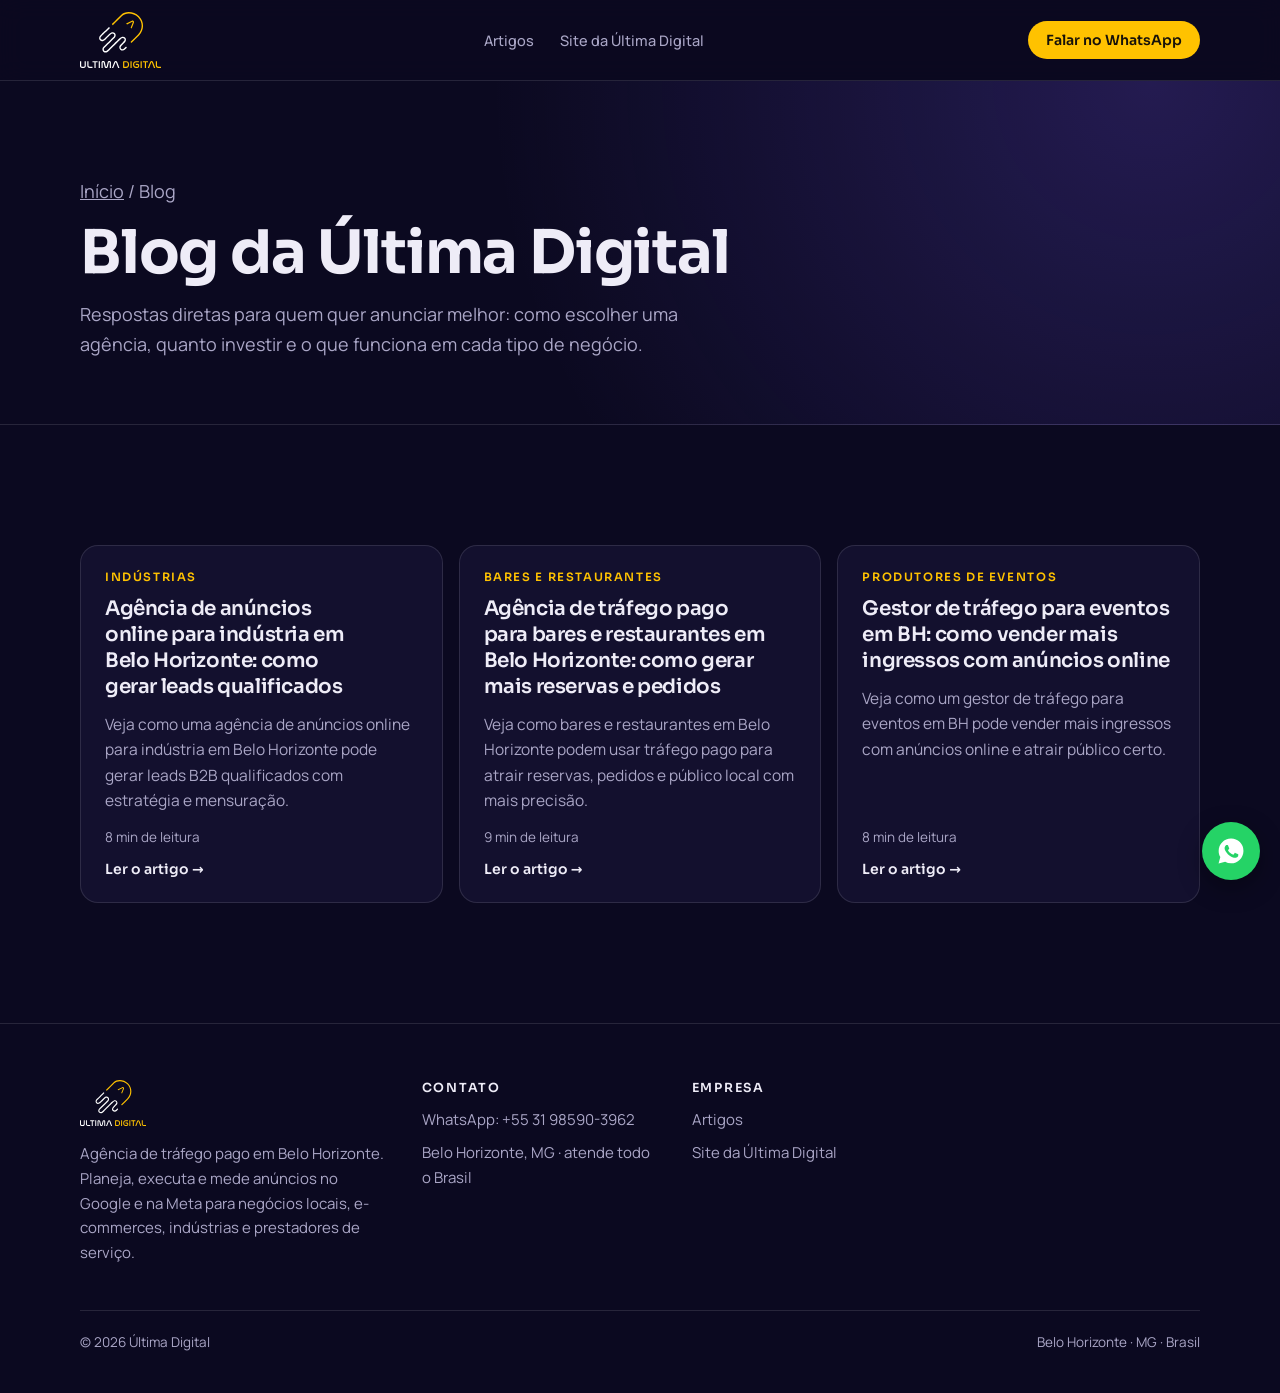
==== index.html @ 0e4d05a2 "chore: preview of the Grifo-generated blog (noindex)" ====
<!doctype html>
<html lang="pt-BR">
<head>
<meta name="robots" content="noindex, nofollow">
<meta charset="utf-8">
<meta name="viewport" content="width=device-width, initial-scale=1, viewport-fit=cover">
<title>Blog da Última Digital</title>
<meta name="description" content="Respostas diretas para quem quer anunciar melhor: como escolher uma agência, quanto investir e o que funciona em cada tipo de negócio.">
<link rel="canonical" href="https://blog.ultima-teste.local/">
<link rel="alternate" type="application/rss+xml" title="Última Digital" href="feed.xml">
<meta property="og:type" content="website">
<meta property="og:site_name" content="Última Digital">
<meta property="og:title" content="Blog da Última Digital">
<meta property="og:description" content="Respostas diretas para quem quer anunciar melhor: como escolher uma agência, quanto investir e o que funciona em cada tipo de negócio.">
<meta property="og:url" content="https://blog.ultima-teste.local/">
<meta property="og:image" content="https://blog.ultima-teste.local/assets/banner-v1.jpg">
<meta property="og:locale" content="pt_BR">
<meta name="twitter:card" content="summary_large_image">
<link rel="icon" href="assets/icone.svg">
<link rel="stylesheet" href="assets/fontes.css">
<style>:root{
  --fundo:#0b0920;--fundo-2:#13102e;--fundo-3:#1c1840;--fundo-rodape:#0b0920;
  --texto:#eeecf7;--suave:#aaa6c6;--destaque:#ffc200;--destaque-hover:#ffd34d;
  --texto-destaque:#17120a;--secundaria:#7b5cff;
  --fundo-rgb:11,9,32;--texto-rgb:238,236,247;--destaque-rgb:255,194,0;--secundaria-rgb:123,92,255;
  --titulo:'Sora',system-ui,sans-serif;--corpo:'Manrope',system-ui,-apple-system,'Segoe UI',sans-serif;
}</style>
<link rel="stylesheet" href="assets/estilo.css">
<script type="application/ld+json">{"@context":"https://schema.org","@type":"Blog","name":"Blog da \u00DAltima Digital","url":"https://blog.ultima-teste.local/","publisher":{"@id":"https://ultimadigital.com.br/#empresa"}}</script>
<script type="application/ld+json">{"@context":"https://schema.org","@type":"BreadcrumbList","itemListElement":[{"@type":"ListItem","position":1,"name":"In\u00EDcio","item":"https://ultimadigital.com.br/"},{"@type":"ListItem","position":2,"name":"Blog","item":"https://blog.ultima-teste.local/"}]}</script>
</head>
<body>

<header class="topo">
  <div class="cx">
    <a href="./" aria-label="Última Digital, início"><img src="assets/logo.svg" alt="Última Digital" width="200" height="56" style="height:56px;width:auto"></a>
    <nav aria-label="Seções">
      <a href="./">Artigos</a>
      <a href="https://ultimadigital.com.br/">Site da Última Digital</a>
    </nav>
    <a class="btn btn-amarelo" href="https://wa.me/5531985903962?text=Ol%C3%A1%21%20Vim%20pelo%20site%20e%20quero%20fazer%20meu%20neg%C3%B3cio%20crescer.">Falar no WhatsApp</a>
  </div>
</header>

<main>
<section class="blog-topo">
  <div class="cx">
    <p class="trilha"><a href="https://ultimadigital.com.br/">Início</a> / Blog</p>
    <h1>Blog da Última Digital</h1>
<p>Respostas diretas para quem quer anunciar melhor: como escolher uma agência, quanto investir e o que funciona em cada tipo de negócio.</p>  </div>
</section>
<section class="bloco"><div class="cx">
<ul class="blog-cards">
  <li class="blog-card"><a href="agencia-de-anuncios-online-para-industria-em-belo-horizonte-como-gerar/">
    <span class="tag">indústrias</span><h3>Agência de anúncios online para indústria em Belo Horizonte: como gerar leads qualificados</h3><p>Veja como uma agência de anúncios online para indústria em Belo Horizonte pode gerar leads B2B qualificados com estratégia e mensuração.</p>
    <span class="meta">8 min de leitura</span><span class="ler">Ler o artigo &rarr;</span></a></li>
  <li class="blog-card"><a href="agencia-de-trafego-pago-para-bares-e-restaurantes-em-belo-horizonte/">
    <span class="tag">bares e restaurantes</span><h3>Agência de tráfego pago para bares e restaurantes em Belo Horizonte: como gerar mais reservas e pedidos</h3><p>Veja como bares e restaurantes em Belo Horizonte podem usar tráfego pago para atrair reservas, pedidos e público local com mais precisão.</p>
    <span class="meta">9 min de leitura</span><span class="ler">Ler o artigo &rarr;</span></a></li>
  <li class="blog-card"><a href="gestor-de-trafego-para-eventos-em-bh-como-vender-mais-ingressos-com/">
    <span class="tag">produtores de eventos</span><h3>Gestor de tráfego para eventos em BH: como vender mais ingressos com anúncios online</h3><p>Veja como um gestor de tráfego para eventos em BH pode vender mais ingressos com anúncios online e atrair público certo.</p>
    <span class="meta">8 min de leitura</span><span class="ler">Ler o artigo &rarr;</span></a></li>
</ul>

</div></section>

</main>

<footer>
  <div class="cx">
    <div class="rod">
      <div>
        <img src="assets/logo.svg" alt="Última Digital" width="200" height="46" style="height:46px;width:auto">
        <p>Agência de tráfego pago em Belo Horizonte. Planeja, executa e mede anúncios no Google e na Meta para negócios locais, e-commerces, indústrias e prestadores de serviço.</p>
      </div>
      <div>
        <h3>Contato</h3>
        <ul>
          <li>WhatsApp: +55 31 98590-3962</li>
          <li>Belo Horizonte, MG &middot; atende todo o Brasil</li>
        </ul>
      </div>
      <div>
        <h3>Empresa</h3>
        <ul>
          <li><a href="./">Artigos</a></li>
          <li><a href="https://ultimadigital.com.br/">Site da Última Digital</a></li>
        </ul>
      </div>
    </div>
    <div class="copy">
      <span>&copy; 2026 Última Digital</span>
      <span>Belo Horizonte &middot; MG &middot; Brasil</span>
    </div>
  </div>
</footer>

<a class="whats" href="https://wa.me/5531985903962?text=Ol%C3%A1%21%20Vim%20pelo%20site%20e%20quero%20fazer%20meu%20neg%C3%B3cio%20crescer." aria-label="Falar no WhatsApp">
  <svg viewBox="0 0 24 24" aria-hidden="true"><path fill="#fff" d="M12.04 2C6.58 2 2.13 6.45 2.13 11.91c0 1.75.46 3.45 1.32 4.95L2.05 22l5.25-1.38a9.9 9.9 0 0 0 4.74 1.21h.01c5.46 0 9.91-4.45 9.91-9.91A9.86 9.86 0 0 0 12.04 2Zm5.8 14.03c-.24.68-1.41 1.3-1.95 1.35-.5.05-.97.23-3.26-.68-2.76-1.09-4.5-3.91-4.64-4.09-.13-.18-1.1-1.47-1.1-2.81 0-1.33.7-1.99.95-2.26.24-.27.53-.34.71-.34h.51c.16 0 .38-.06.6.46.23.54.77 1.87.84 2 .07.14.11.3.02.48-.09.18-.14.29-.27.45-.14.16-.29.35-.41.47-.14.14-.28.28-.12.55.16.27.7 1.16 1.51 1.88 1.04.93 1.91 1.21 2.18 1.35.27.14.43.11.59-.07.16-.18.68-.79.86-1.07.18-.27.36-.23.61-.14.25.09 1.58.75 1.85.88.27.14.45.2.52.32.07.11.07.66-.17 1.33Z"/></svg>
</a>
</body>
</html>
---- assets/fontes.css ----
@font-face{font-family:'Sora';font-style:normal;font-weight:100 900;font-display:swap;src:url(fontes/sora/sora-latin-wght-normal.woff2) format('woff2')}
@font-face{font-family:'Manrope';font-style:normal;font-weight:100 900;font-display:swap;src:url(fontes/manrope/manrope-latin-wght-normal.woff2) format('woff2')}
---- assets/estilo.css ----
/* site_cliente/modelos/estilo.css — visual dos sites gerados pelo Portal.
   Cores, fontes e imagens de fundo vêm da marca de cada cliente (config/sites/<id>/site.json),
   como variáveis no <head> de cada página. Layout: uma coluna de leitura, seções separadas por linhas,
   ficha da empresa visível no rodapé. */
:root{--linha:rgba(var(--texto-rgb),.12);--whats:#25d366;--larg:1160px;--gut:max(20px,env(safe-area-inset-left,0px));color-scheme:dark}
*{box-sizing:border-box}
html{scroll-behavior:smooth}
@media (prefers-reduced-motion:reduce){html{scroll-behavior:auto}*{animation:none!important;transition:none!important}}
body{margin:0;background:var(--fundo);color:var(--texto);font:400 17px/1.65 var(--corpo);-webkit-font-smoothing:antialiased}
img{max-width:100%;display:block}
a{color:inherit}
:focus-visible{outline:2px solid var(--destaque);outline-offset:3px}
.cx{max-width:var(--larg);margin:0 auto;padding-left:var(--gut);padding-right:max(20px,env(safe-area-inset-right,0px))}
h1,h2,h3{font-family:var(--titulo);letter-spacing:-.02em;margin:0;text-wrap:balance}
h2{font-size:clamp(28px,4vw,44px);line-height:1.12;font-weight:600}
h3{font-size:19px;line-height:1.3;font-weight:600}
p{margin:0}
.olho{font:600 12.5px/1.4 var(--titulo);letter-spacing:.16em;text-transform:uppercase;color:var(--destaque)}
.btn{display:inline-flex;align-items:center;gap:10px;font:600 15.5px/1 var(--titulo);text-decoration:none;
  padding:17px 24px;border-radius:999px;transition:transform .15s ease, background .15s ease}
.btn:hover{transform:translateY(-1px)}
.btn-amarelo{background:var(--destaque);color:var(--texto-destaque)}
.btn-amarelo:hover{background:var(--destaque-hover)}
.btn-linha{border:1px solid var(--linha);color:var(--texto)}
.btn-linha:hover{border-color:var(--texto)}
.preencher{border:1px dashed var(--destaque);color:var(--destaque);padding:0 6px;border-radius:4px;font-size:.92em;white-space:nowrap}

/* aviso da prévia: some quando o site for ao ar */
.previa{background:var(--destaque);color:var(--texto-destaque);font:500 13.5px/1.4 var(--corpo);text-align:center;padding:9px 20px}
.previa b{font-weight:700}

/* topo */
.topo{position:sticky;top:0;z-index:10;background:rgba(var(--fundo-rgb),.82);backdrop-filter:blur(12px);border-bottom:1px solid var(--linha)}
.topo .cx{display:flex;align-items:center;justify-content:space-between;gap:20px;height:80px}
.topo img{height:42px;width:auto}
.topo nav{display:flex;gap:26px;font:500 14.5px var(--corpo);color:var(--suave)}
.topo nav a{text-decoration:none}
.topo nav a:hover{color:var(--texto)}
.topo .btn{padding:12px 18px;font-size:14px}
@media (max-width:900px){.topo nav{display:none}}

/* abertura */
.abertura{position:relative;overflow:hidden;border-bottom:1px solid var(--linha)}
.abertura .fundo-img{position:absolute;inset:0;background-position:70% center;background-size:cover;background-repeat:no-repeat}
.abertura::after{content:"";position:absolute;inset:0;background:linear-gradient(90deg,var(--fundo) 0%,rgba(var(--fundo-rgb),.92) 42%,rgba(var(--fundo-rgb),.25) 75%,rgba(var(--fundo-rgb),.1) 100%)}
.abertura .cx{position:relative;z-index:1;padding-top:clamp(72px,11vw,140px);padding-bottom:clamp(72px,10vw,128px)}
.abertura h1{font-size:clamp(38px,6.2vw,72px);line-height:1.04;font-weight:700;max-width:13ch;margin:18px 0 22px}
.abertura h1 em{font-style:normal;color:var(--destaque)}
.abertura .sub{font-size:clamp(17px,1.6vw,20px);color:var(--suave);max-width:46ch}
.abertura .acoes{display:flex;flex-wrap:wrap;gap:12px;margin-top:34px}
@media (max-width:700px){.abertura::after{background:linear-gradient(180deg,rgba(var(--fundo-rgb),.7),var(--fundo) 85%)}}

/* números do site */
.numeros{border-bottom:1px solid var(--linha);background:var(--fundo-2)}
.numeros ul{list-style:none;margin:0;padding:0;display:grid;grid-template-columns:repeat(4,minmax(0,1fr))}
.numeros li{padding:28px 24px;border-left:1px solid var(--linha)}
.numeros li:first-child{border-left:0;padding-left:0}
.numeros b{display:block;font:700 clamp(26px,3vw,36px)/1 var(--titulo);color:var(--destaque);letter-spacing:-.02em}
.numeros span{display:block;margin-top:8px;font-size:14.5px;color:var(--suave);line-height:1.4}
@media (max-width:800px){.numeros ul{grid-template-columns:1fr 1fr}.numeros li{border-left:0;padding-left:0;border-top:1px solid var(--linha)}
  .numeros li:nth-child(-n+2){border-top:0}}

section.bloco{padding-block:clamp(72px,10vw,120px);border-bottom:1px solid var(--linha);scroll-margin-top:72px}
.cab-bloco{display:grid;grid-template-columns:minmax(0,1fr) minmax(0,1fr);gap:20px 56px;align-items:end;margin-bottom:48px}
.cab-bloco p{color:var(--suave);font-size:18px;max-width:52ch}
.cab-bloco .olho{grid-column:1/-1;margin-bottom:-6px}
@media (max-width:800px){.cab-bloco{grid-template-columns:1fr}}

/* para quem */
.dores{display:grid;grid-template-columns:repeat(4,minmax(0,1fr));gap:1px;background:var(--linha);border:1px solid var(--linha);border-radius:16px;overflow:hidden}
.dores div{background:var(--fundo);padding:26px 22px}
.dores i{font:700 13px var(--titulo);font-style:normal;color:var(--destaque)}
.dores p{margin-top:12px;font-size:16.5px;line-height:1.45}
@media (max-width:900px){.dores{grid-template-columns:1fr 1fr}}
@media (max-width:520px){.dores{grid-template-columns:1fr}}
.segmentos{display:flex;flex-wrap:wrap;gap:10px;margin-top:28px;list-style:none;padding:0}
.segmentos li{border:1px solid var(--linha);border-radius:999px;padding:9px 16px;font-size:15px;color:var(--suave)}
.nota-seg{margin-top:28px;color:var(--suave);max-width:60ch}

/* processo */
.etapas{display:grid;grid-template-columns:repeat(4,minmax(0,1fr));gap:20px;list-style:none;margin:0;padding:0}
.etapas li{background:var(--fundo-2);border:1px solid var(--linha);border-radius:18px;padding:22px;display:flex;flex-direction:column;gap:12px}
.etapas img{width:112px;height:112px;margin:-6px 0 4px -8px}
.etapas .n{font:700 13px var(--titulo);color:var(--destaque);letter-spacing:.1em}
.etapas p{color:var(--suave);font-size:15.5px}
@media (max-width:980px){.etapas{grid-template-columns:1fr 1fr}}
@media (max-width:540px){.etapas{grid-template-columns:1fr}}

/* clientes */
.clientes{display:grid;grid-template-columns:repeat(5,minmax(0,1fr));gap:12px;list-style:none;margin:0;padding:0}
.clientes li{border:1px solid var(--linha);border-radius:14px;padding:10px 10px 16px;min-width:0}
.clientes video{width:100%;aspect-ratio:9/16;object-fit:cover;border-radius:8px;background:var(--fundo-3);margin-bottom:12px;display:block}
.clientes b,.clientes span{padding-inline:6px}
.clientes b{display:block;font:600 16.5px/1.3 var(--titulo)}
.clientes span{display:block;margin-top:6px;font-size:14.5px;color:var(--suave)}
@media (max-width:980px){.clientes{grid-template-columns:repeat(3,minmax(0,1fr))}}
@media (max-width:600px){.clientes{grid-template-columns:1fr 1fr}}

/* faixas com foto (fundador e garantia): texto à esquerda, imagem da marca à direita */
.faixa-foto,.final{position:relative;overflow:hidden}
.faixa-foto .fundo-img,.final .fundo-img{position:absolute;inset:0;background-position:72% center;background-size:cover;background-repeat:no-repeat}
.faixa-foto::after,.final::after{content:"";position:absolute;inset:0;background:linear-gradient(90deg,var(--fundo) 0%,rgba(var(--fundo-rgb),.9) 40%,rgba(var(--fundo-rgb),.1) 70%)}
.faixa-foto .cx,.final .cx{position:relative;z-index:1}
.faixa-txt{max-width:560px}
.faixa-txt h2{margin:14px 0 20px}
.faixa-txt p{color:var(--suave)}
.faixa-txt p+p{margin-top:14px}
.marcas{margin:22px 0 0;padding:0;list-style:none;display:grid;gap:10px}
.marcas li{padding-left:22px;position:relative}
.marcas li::before{content:"";position:absolute;left:0;top:.68em;width:10px;height:2px;background:var(--destaque)}
.fonte{font-size:13.5px;color:var(--suave);margin-top:22px!important}
.selo{width:56px;height:auto;margin-bottom:18px}
@media (max-width:760px){
  .faixa-foto .fundo-img,.final .fundo-img{background-position:80% top;background-size:auto 70%;opacity:.55}
  .faixa-foto::after,.final::after{background:linear-gradient(180deg,rgba(var(--fundo-rgb),.3) 0%,var(--fundo) 55%)}
  .faixa-foto .fundo-img+.cx,.final .fundo-img+.cx{padding-top:clamp(160px,40vw,260px)}
}

/* perguntas */
.perguntas{max-width:820px}
.perguntas details{border-top:1px solid var(--linha);padding:4px 0}
.perguntas details:last-child{border-bottom:1px solid var(--linha)}
.perguntas summary{cursor:pointer;list-style:none;display:flex;justify-content:space-between;gap:20px;padding:20px 0;font:600 18px/1.4 var(--titulo)}
.perguntas summary::-webkit-details-marker{display:none}
.perguntas summary::after{content:"+";color:var(--destaque);font-weight:400;font-size:24px;line-height:1}
.perguntas details[open] summary::after{content:"–"}
.perguntas details p{padding:0 0 22px;color:var(--suave);max-width:64ch}

/* chamada final */
.final{padding-block:clamp(80px,11vw,140px);border-bottom:0}
.final h2{font-size:clamp(30px,4.4vw,52px)}
.final .acoes{display:flex;flex-wrap:wrap;gap:12px;margin-top:30px}

/* rodapé com a ficha da empresa */
footer{background:var(--fundo-rodape);padding-block:56px calc(40px + env(safe-area-inset-bottom,0px));font-size:15px;color:var(--suave)}
.rod{display:grid;grid-template-columns:minmax(0,1.3fr) repeat(3,minmax(0,1fr));gap:32px}
.rod img{height:46px;width:auto;margin-bottom:16px}
.rod h3{font:600 12.5px var(--titulo);letter-spacing:.14em;text-transform:uppercase;color:var(--texto);margin-bottom:12px}
.rod ul{list-style:none;margin:0;padding:0;display:grid;gap:8px}
.rod a{text-decoration:none}
.rod a:hover{color:var(--texto)}
.copy{margin-top:44px;padding-top:20px;border-top:1px solid var(--linha);font-size:13.5px;display:flex;flex-wrap:wrap;gap:8px 24px;justify-content:space-between}
@media (max-width:860px){.rod{grid-template-columns:1fr 1fr}}
@media (max-width:520px){.rod{grid-template-columns:1fr}}

.whats{position:fixed;right:calc(20px + env(safe-area-inset-right,0px));bottom:calc(20px + env(safe-area-inset-bottom,0px));z-index:20;
  width:58px;height:58px;border-radius:50%;background:var(--whats);display:grid;place-items:center;box-shadow:0 8px 24px rgba(0,0,0,.35)}
.whats svg{width:30px;height:30px}

/* ------------------------------------------------------------------ blog */
.blog-cards{display:grid;grid-template-columns:repeat(3,minmax(0,1fr));gap:16px;list-style:none;margin:0;padding:0}
@media (max-width:900px){.blog-cards{grid-template-columns:1fr}}
.blog-card a{display:flex;flex-direction:column;gap:12px;height:100%;padding:24px;border:1px solid var(--linha);border-radius:18px;
  background:var(--fundo-2);text-decoration:none;transition:border-color .15s ease, transform .15s ease}
.blog-card a:hover{border-color:var(--destaque);transform:translateY(-2px)}
.blog-card .tag{font:600 11.5px var(--titulo);letter-spacing:.14em;text-transform:uppercase;color:var(--destaque)}
.blog-card h3{font-size:20px;line-height:1.3}
.blog-card p{color:var(--suave);font-size:15.5px;flex:1}
.blog-card .meta{font-size:13.5px;color:var(--suave)}
.blog-card .ler{font:600 14px var(--titulo);color:var(--texto)}
.ver-todos{margin-top:28px}

.blog-topo{padding-block:clamp(56px,8vw,96px) clamp(40px,6vw,64px);border-bottom:1px solid var(--linha);
  background:radial-gradient(circle at 90% 0%,rgba(var(--secundaria-rgb),.22),transparent 55%),var(--fundo)}
.blog-topo h1{font-size:clamp(34px,5.4vw,60px);line-height:1.06;font-weight:700;margin:14px 0 16px;max-width:18ch}
.blog-topo p{color:var(--suave);font-size:18px;max-width:58ch}
.trilha{font-size:14px;color:var(--suave)}
.trilha a{color:var(--suave)}
.trilha a:hover{color:var(--texto)}

.post{padding-block:clamp(40px,6vw,72px)}
.post .cx{display:grid;grid-template-columns:minmax(0,720px) minmax(0,1fr);gap:56px}
@media (max-width:980px){.post .cx{grid-template-columns:1fr}}
.blog-topo.post-cab h1{font-size:clamp(30px,4.4vw,50px);max-width:24ch}
.post-meta{display:flex;flex-wrap:wrap;gap:6px 18px;font-size:14px;color:var(--suave);margin-top:6px}
.prosa{font-size:18px;line-height:1.75;color:rgba(var(--texto-rgb),.86);min-width:0}
.prosa h2{font-size:clamp(24px,3vw,30px);margin:48px 0 14px;color:var(--texto)}
.prosa h3{font-size:20px;margin:32px 0 10px;color:var(--texto)}
.prosa p{margin:0 0 18px}
.prosa ul,.prosa ol{margin:0 0 18px;padding-left:22px}
.prosa li{margin:6px 0}
.prosa strong{color:var(--texto)}
.prosa a{color:var(--destaque)}
.prosa table{width:100%;border-collapse:collapse;font-size:15.5px;margin:0 0 22px;display:block;overflow-x:auto}
.prosa th,.prosa td{border:1px solid var(--linha);padding:10px 12px;text-align:left;vertical-align:top}
.prosa th{background:var(--fundo-2);color:var(--texto)}
.prosa .resposta-direta{background:var(--fundo-2);border:1px solid rgba(var(--destaque-rgb),.35);border-radius:14px;padding:20px 22px;margin-bottom:32px}
.prosa .resposta-direta strong{color:var(--destaque)}
.prosa .cta{margin-top:36px}
.prosa .cta a{display:inline-flex;background:var(--whats);color:#06260f;font:600 16px var(--titulo);padding:16px 22px;border-radius:999px;text-decoration:none}
.lateral{align-self:start;position:sticky;top:96px;display:grid;gap:16px}
@media (max-width:980px){.lateral{position:static}}
.lateral .caixa-lat{border:1px solid var(--linha);border-radius:16px;padding:20px;background:var(--fundo-2)}
.lateral h3{font-size:16px;margin-bottom:10px}
.lateral p{color:var(--suave);font-size:15px;margin-bottom:14px}
.lateral ul{list-style:none;margin:0;padding:0;display:grid;gap:12px}
.lateral li a{text-decoration:none;font-size:15px;line-height:1.4}
.lateral li a:hover{color:var(--destaque)}
.lateral .btn{padding:13px 18px;font-size:14.5px}

.prosa .autor{margin-top:32px;padding-top:18px;border-top:1px solid var(--linha);color:var(--suave);font-size:16px}
.prosa .autor strong{color:var(--texto)}

/* ------------------------------------------------------------------ páginas internas */
.depo-cards{display:grid;grid-template-columns:repeat(auto-fit,minmax(200px,1fr));gap:16px;list-style:none;margin:0;padding:0}
.depo{border:1px solid var(--linha);border-radius:18px;padding:24px;background:var(--fundo-2);display:flex;flex-direction:column;gap:16px}
.depo blockquote{margin:0;font-size:17px;line-height:1.55;color:var(--texto)}
.depo blockquote::before{content:"“";display:block;font:700 44px/0.6 var(--titulo);color:var(--destaque);margin-bottom:10px}
.depo .quem b{display:block;font-family:var(--titulo)}
.depo .quem span{color:var(--suave);font-size:14.5px}
.depo details summary{cursor:pointer;color:var(--destaque);font:600 14px var(--titulo);list-style:none}
.depo details summary::-webkit-details-marker{display:none}
.depo video{width:100%;aspect-ratio:9/16;max-height:420px;object-fit:cover;border-radius:10px;margin-top:10px;background:var(--fundo-3)}
.numeros b{white-space:nowrap}
.servicos{display:grid;grid-template-columns:repeat(3,minmax(0,1fr));gap:16px}
@media (max-width:900px){.servicos{grid-template-columns:1fr}}
.servicos div{border-top:2px solid var(--destaque);padding-top:16px}
.servicos p{color:var(--suave);margin-top:8px}
.leitura{max-width:760px}
.leitura h2{font-size:clamp(24px,3vw,32px);margin:44px 0 12px}
.leitura p{color:var(--suave);font-size:18px;line-height:1.7}
.leitura p+p{margin-top:14px}
.ficha{display:grid;grid-template-columns:minmax(0,180px) minmax(0,1fr);gap:0;border-top:1px solid var(--linha);margin-top:20px;max-width:760px}
.ficha dt,.ficha dd{margin:0;padding:12px 0;border-bottom:1px solid var(--linha)}
.ficha dt{color:var(--suave);font-size:14.5px}
@media (max-width:560px){.ficha{grid-template-columns:1fr}.ficha dt{border-bottom:0;padding-bottom:0}}
.foto-fundador{border-radius:20px;overflow:hidden;border:1px solid var(--linha);max-width:420px}
.foto-fundador img{width:100%;height:auto}
.sobre-grade{display:grid;grid-template-columns:minmax(0,1.2fr) minmax(0,1fr);gap:48px;align-items:start}
@media (max-width:860px){.sobre-grade{grid-template-columns:1fr}}
.erro-404{padding-block:clamp(96px,14vw,180px)}
.erro-404 h1{font-size:clamp(36px,6vw,64px);margin:14px 0 18px}
.erro-404 p{color:var(--suave);font-size:18px;max-width:52ch}

/* lista de etapas (estilo "lista" do bloco Processo) e textos longos */
.etapas-lista{margin:8px 0 0;padding-left:22px;display:grid;gap:10px;max-width:760px}
.etapas-lista li{color:var(--suave);font-size:18px;line-height:1.6}
.etapas-lista b{color:var(--texto)}
.leitura .cab-bloco{margin-bottom:8px}
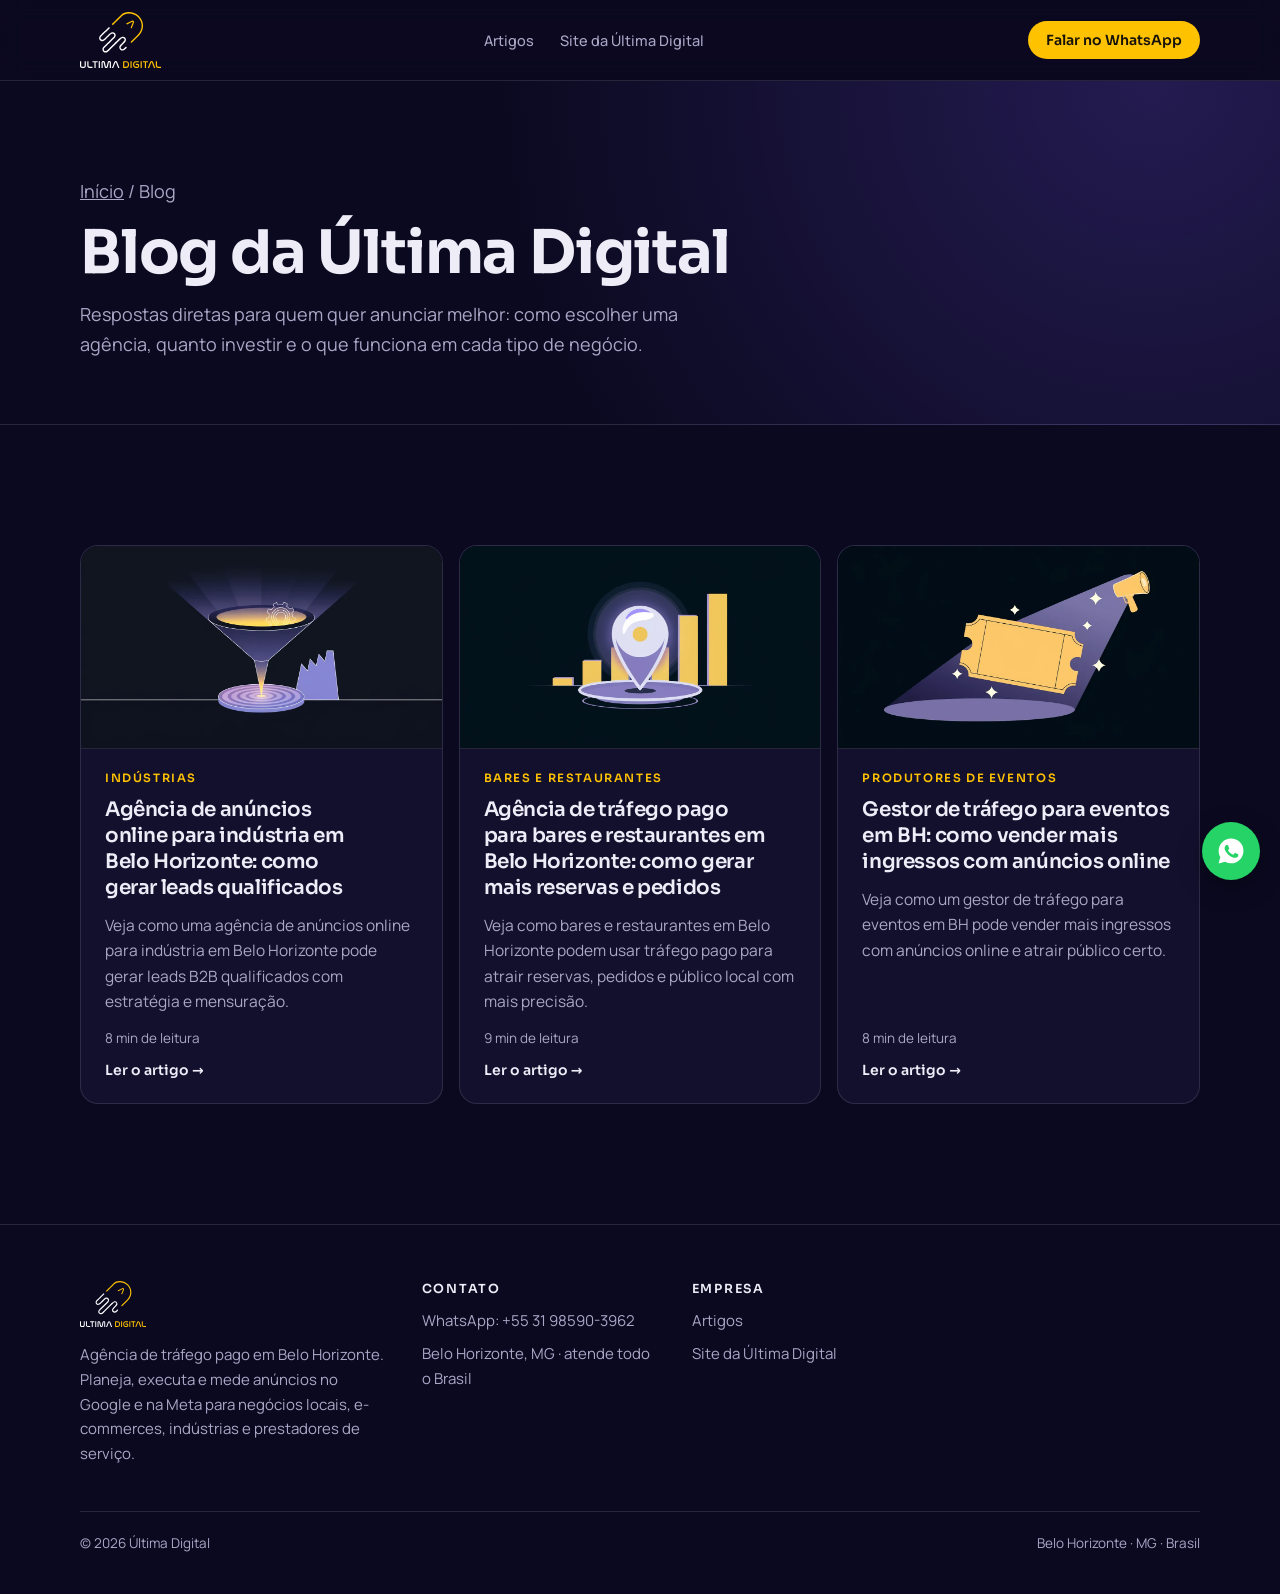
==== commit 65038573: "feat: add AI-generated cover images to the blog preview" ====
--- a/index.html
+++ b/index.html
@@ -51,15 +51,12 @@
 </section>
 <section class="bloco"><div class="cx">
 <ul class="blog-cards">
-  <li class="blog-card"><a href="agencia-de-anuncios-online-para-industria-em-belo-horizonte-como-gerar/">
-    <span class="tag">indústrias</span><h3>Agência de anúncios online para indústria em Belo Horizonte: como gerar leads qualificados</h3><p>Veja como uma agência de anúncios online para indústria em Belo Horizonte pode gerar leads B2B qualificados com estratégia e mensuração.</p>
-    <span class="meta">8 min de leitura</span><span class="ler">Ler o artigo &rarr;</span></a></li>
-  <li class="blog-card"><a href="agencia-de-trafego-pago-para-bares-e-restaurantes-em-belo-horizonte/">
-    <span class="tag">bares e restaurantes</span><h3>Agência de tráfego pago para bares e restaurantes em Belo Horizonte: como gerar mais reservas e pedidos</h3><p>Veja como bares e restaurantes em Belo Horizonte podem usar tráfego pago para atrair reservas, pedidos e público local com mais precisão.</p>
-    <span class="meta">9 min de leitura</span><span class="ler">Ler o artigo &rarr;</span></a></li>
-  <li class="blog-card"><a href="gestor-de-trafego-para-eventos-em-bh-como-vender-mais-ingressos-com/">
-    <span class="tag">produtores de eventos</span><h3>Gestor de tráfego para eventos em BH: como vender mais ingressos com anúncios online</h3><p>Veja como um gestor de tráfego para eventos em BH pode vender mais ingressos com anúncios online e atrair público certo.</p>
-    <span class="meta">8 min de leitura</span><span class="ler">Ler o artigo &rarr;</span></a></li>
+  <li class="blog-card"><a href="agencia-de-anuncios-online-para-industria-em-belo-horizonte-como-gerar/"><span class="capa-box"><img class="capa" src="assets/capas/agencia-de-anuncios-online-para-industria-em-belo-horizonte-como-gerar.webp" width="1280" height="718" loading="lazy" alt="Capa do artigo: Agência de anúncios online para indústria em Belo Horizonte: como gerar leads qualificados"></span><div class="corpo"><span class="tag">indústrias</span><h3>Agência de anúncios online para indústria em Belo Horizonte: como gerar leads qualificados</h3><p>Veja como uma agência de anúncios online para indústria em Belo Horizonte pode gerar leads B2B qualificados com estratégia e mensuração.</p>
+    <span class="meta">8 min de leitura</span><span class="ler">Ler o artigo &rarr;</span></div></a></li>
+  <li class="blog-card"><a href="agencia-de-trafego-pago-para-bares-e-restaurantes-em-belo-horizonte/"><span class="capa-box"><img class="capa" src="assets/capas/agencia-de-trafego-pago-para-bares-e-restaurantes-em-belo-horizonte.webp" width="1280" height="718" loading="lazy" alt="Capa do artigo: Agência de tráfego pago para bares e restaurantes em Belo Horizonte: como gerar mais reservas e pedidos"></span><div class="corpo"><span class="tag">bares e restaurantes</span><h3>Agência de tráfego pago para bares e restaurantes em Belo Horizonte: como gerar mais reservas e pedidos</h3><p>Veja como bares e restaurantes em Belo Horizonte podem usar tráfego pago para atrair reservas, pedidos e público local com mais precisão.</p>
+    <span class="meta">9 min de leitura</span><span class="ler">Ler o artigo &rarr;</span></div></a></li>
+  <li class="blog-card"><a href="gestor-de-trafego-para-eventos-em-bh-como-vender-mais-ingressos-com/"><span class="capa-box"><img class="capa" src="assets/capas/gestor-de-trafego-para-eventos-em-bh-como-vender-mais-ingressos-com.webp" width="1280" height="718" loading="lazy" alt="Capa do artigo: Gestor de tráfego para eventos em BH: como vender mais ingressos com anúncios online"></span><div class="corpo"><span class="tag">produtores de eventos</span><h3>Gestor de tráfego para eventos em BH: como vender mais ingressos com anúncios online</h3><p>Veja como um gestor de tráfego para eventos em BH pode vender mais ingressos com anúncios online e atrair público certo.</p>
+    <span class="meta">8 min de leitura</span><span class="ler">Ler o artigo &rarr;</span></div></a></li>
 </ul>
 
 </div></section>
--- a/assets/estilo.css
+++ b/assets/estilo.css
@@ -237,3 +237,14 @@
 .etapas-lista li{color:var(--suave);font-size:18px;line-height:1.6}
 .etapas-lista b{color:var(--texto)}
 .leitura .cab-bloco{margin-bottom:8px}
+
+
+/* ---- capas dos artigos (protótipo) ---- */
+.blog-card a{padding:0;overflow:hidden;gap:0}
+.blog-card .capa-box{display:block;aspect-ratio:16/9;overflow:hidden;border-bottom:1px solid var(--linha);background:var(--fundo)}
+.blog-card .capa{display:block;width:100%;height:100%;object-fit:cover;transition:transform .6s cubic-bezier(.2,.7,.2,1)}
+.blog-card a:hover .capa{transform:scale(1.04)}
+.blog-card .corpo{display:flex;flex-direction:column;gap:12px;padding:22px 24px 24px;flex:1}
+.capa-artigo{margin:34px 0 0;border-radius:18px;overflow:hidden;border:1px solid var(--linha);
+  box-shadow:0 34px 70px -34px rgba(0,0,0,.65);max-width:980px}
+.capa-artigo img{display:block;width:100%;height:auto;aspect-ratio:16/9;object-fit:cover}
